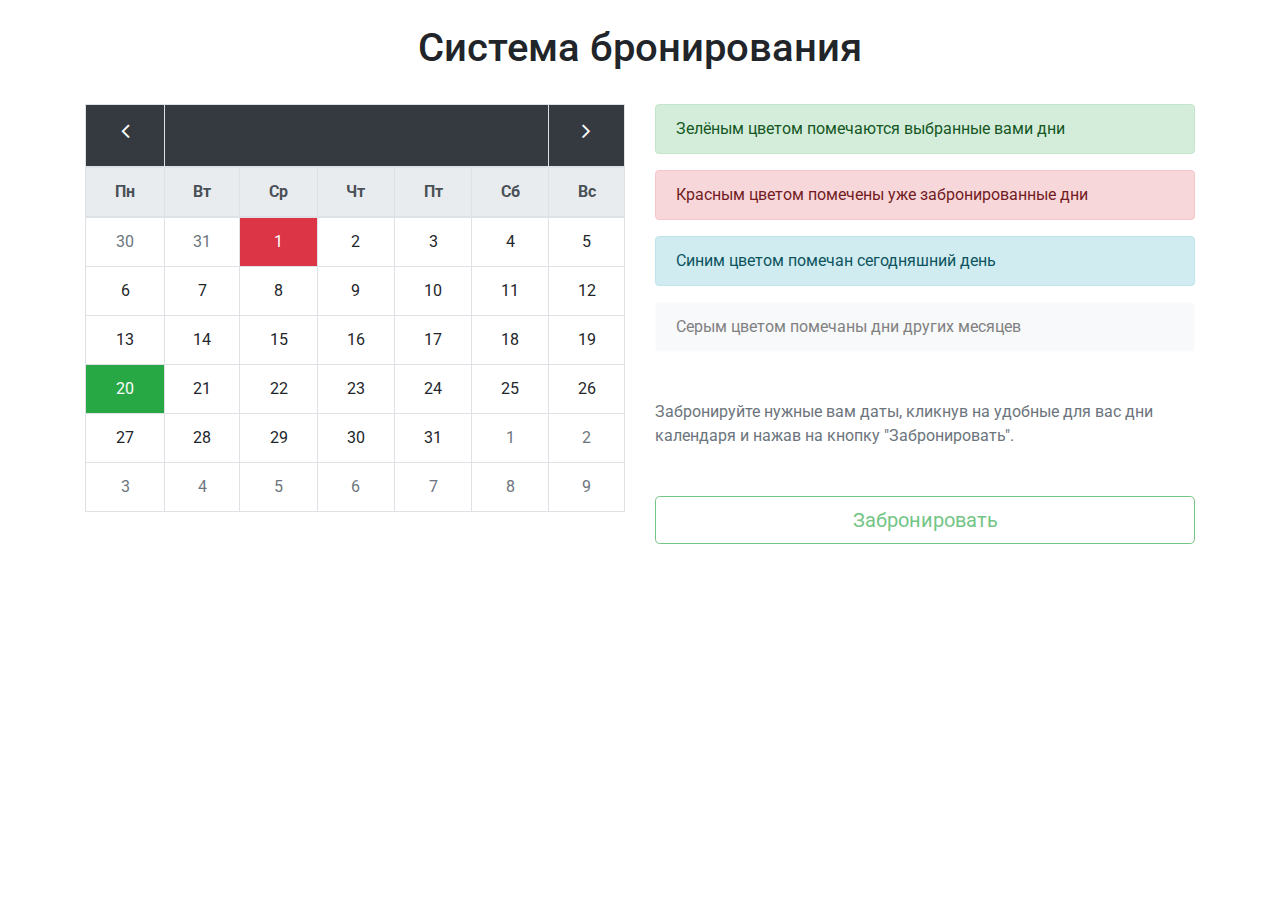
==== index-v2.html @ 6669acd9 "." ====
﻿<!doctype html>
<html lang="ru">
<head>

	<!-- Мета-теги -->

	<meta charset="utf-8">
	<meta name="viewport" content="width=device-width, initial-scale=1, shrink-to-fit=no">

	<!-- Bootstrap стили -->
	<link rel="stylesheet" href="css/bootstrap.min.css">

	<!-- Свои стили -->

	<link rel="stylesheet" type="text/css" href="css/font-awesome.min.css">
	<link rel="stylesheet" type="text/css" href="css/style.css">

	<!-- Заголовок страницы -->

	<title>Система бронирования</title>

</head>
<body>
    <div class="container">

    	<!-- Заголовок -->

    	<div class="row">
    		<div class="col">
    			<br>
				<h1 class="text-center">Система бронирования</h1>
				<br>
			</div><!-- end of .col -->
    	</div><!-- end of .row -->

    	<!-- Основной контент -->

		<div class="row">

			<!-- Отображение календаря -->

			<div class="col-md-6">
				<table id="calendar" class="table table-bordered rounded text-center">

					<!-- Заголовки таблицы -->

					<thead class="thead-light">
						<tr>
							<th id="prevMonth" class="bg-dark">
								<h4 class="text-white">
									<i class="fa fa-angle-left text-white"></i>
								</h4>
							</th>
							<th id="month-name" class="bg-dark" colspan="5">
								<!-- <h5 class="text-white">Август 2018</h5> -->
							</th>
							<th id="nextMonth" class="bg-dark">
								<h4 class="text-white">
									<i class="fa fa-angle-right text-white"></i>
								</h4>
							</th>
						</tr>
						<tr>
				      		<th scope="col">Пн</th>
					      	<th scope="col">Вт</th>
					      	<th scope="col">Ср</th>
					      	<th scope="col">Чт</th>
					      	<th scope="col">Пт</th>
					      	<th scope="col">Сб</th>
					      	<th scope="col">Вс</th>
				    	</tr>
				  	</thead>

				  	<!-- Тело таблицы -->

				  	<tbody>
				    	<tr>
					    	<td class="text-muted">30</td>
					    	<td class="text-muted">31</td>
					    	<td class="bg-danger text-white">1</td>
					    	<td>2</td>
					    	<td>3</td>
					    	<td>4</td>
					    	<td>5</td>
				    	</tr>
				    	<tr>
					    	<td>6</td>
					    	<td>7</td>
					    	<td>8</td>
					    	<td>9</td>
					    	<td>10</td>
					    	<td>11</td>
					    	<td>12</td>
				    	</tr>
				    	<tr>
					    	<td>13</td>
					    	<td>14</td>
					    	<td>15</td>
					    	<td>16</td>
					    	<td>17</td>
					    	<td>18</td>
					    	<td>19</td>
				    	</tr>
				    	<tr>
					    	<td class="bg-success text-white">20</td>
					    	<td>21</td>
					    	<td>22</td>
					    	<td>23</td>
					    	<td>24</td>
					    	<td>25</td>
					    	<td>26</td>
				    	</tr>
				    	<tr>
					    	<td>27</td>
					    	<td>28</td>
					    	<td>29</td>
					    	<td>30</td>
					    	<td>31</td>
					    	<td class="text-muted">1</td>
					    	<td class="text-muted">2</td>
				    	</tr>
				    	<tr>
					    	<td class="text-muted">3</td>
					    	<td class="text-muted">4</td>
					    	<td class="text-muted">5</td>
					    	<td class="text-muted">6</td>
					    	<td class="text-muted">7</td>
					    	<td class="text-muted">8</td>
					    	<td class="text-muted">9</td>
				    	</tr>
				  	</tbody>
				</table>
			</div><!-- end of .col-6 -->

			<!-- Отображение кнопки "Забронировать" и подсказок -->

			<div class="col-md-6">

				<!-- Подсказки -->

				<div class="alert alert-success" role="alert">Зелёным цветом помечаются выбранные вами дни</div>
				<div class="alert alert-danger " role="alert">Красным цветом помечены уже забронированные дни</div>
				<div class="alert alert-info " role="alert">Синим цветом помечан сегодняшний день</div>
				<div class="alert alert-light bg-light" role="alert">Серым цветом помечаны дни других месяцев</div>

				<!-- Небольшой текст со справкой -->

				<p class="text-muted my-5">Забронируйте нужные вам даты, кликнув на удобные для вас дни календаря и нажав на кнопку "Забронировать".</p>

				<!-- Кнопка "Забронировать" -->
				<form id="bookedForm" action="data.php" method="post">
					<input type="hidden" name="bookedDays" value="">
					<input type="hidden" name="selectedDays" value="">
					<button id="bookedButton" type="submit" class="btn btn-outline-success btn-lg btn-block mb-5" disabled>Забронировать</button>
				</form>
				

			</div><!-- end of .col-6 -->

		</div><!-- end of .row -->
	</div><!-- end of .container -->

	<!-- Область подключения скриптов -->

	<!-- Bootstrap -->

	<script src="js/jquery-3.3.1.min.js"></script>
	<script src="js/popper.min.js"></script>
	<script src="js/bootstrap.min.js"></script>

	<!-- Свои скрипты -->

	<script type="text/javascript" src="js/script-v2.js"></script>

</body>
</html>
---- css/style.css ----
﻿@import url('https://fonts.googleapis.com/css?family=Roboto');

body {
	font-family: 'Roboto', sans-serif;
}

.clickable:hover {
	background: #6c757d;
	color: white;
}
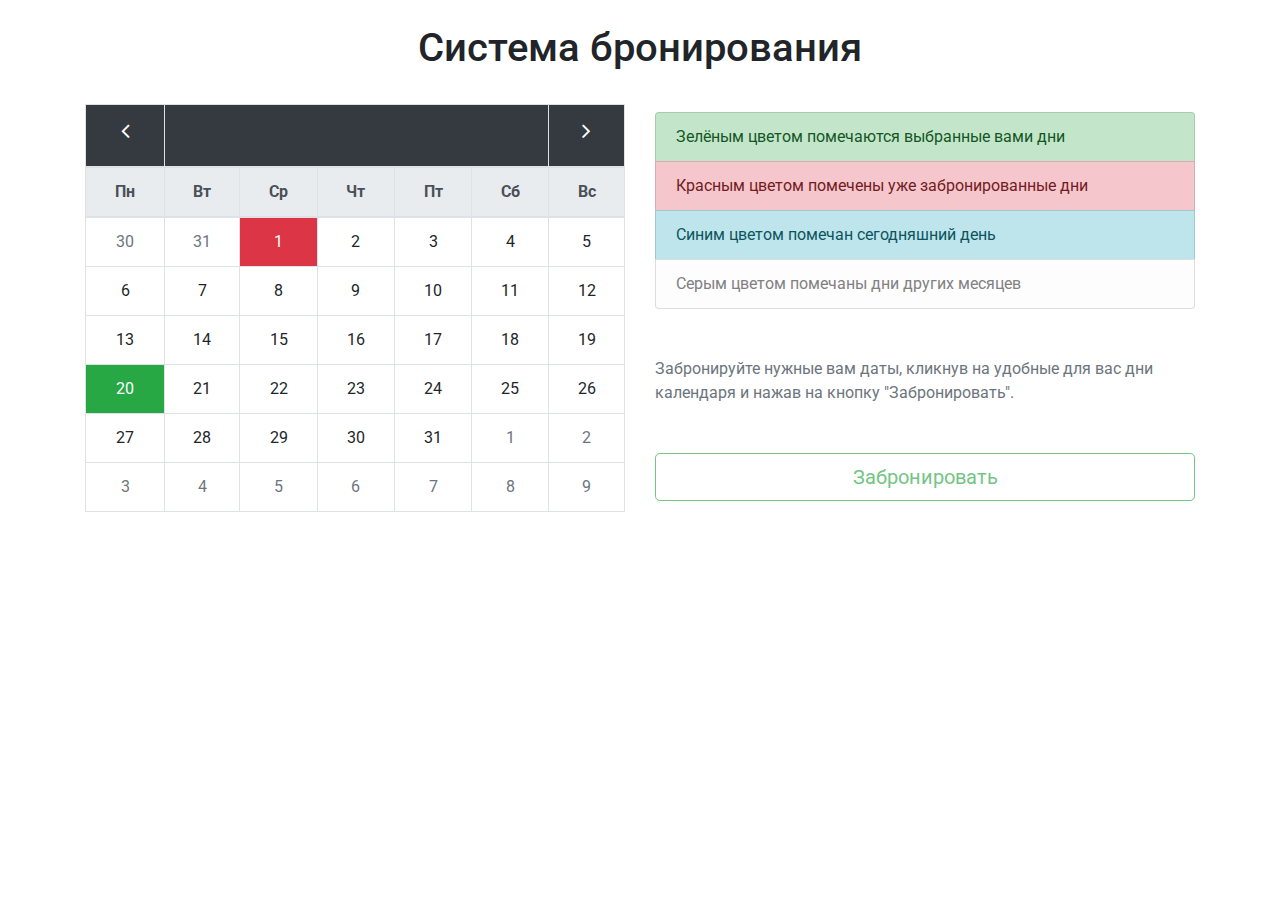
==== commit 3e639381: "." ====
--- a/index-v2.html
+++ b/index-v2.html
@@ -138,10 +138,12 @@
 
 				<!-- Подсказки -->
 
-				<div class="alert alert-success" role="alert">Зелёным цветом помечаются выбранные вами дни</div>
-				<div class="alert alert-danger " role="alert">Красным цветом помечены уже забронированные дни</div>
-				<div class="alert alert-info " role="alert">Синим цветом помечан сегодняшний день</div>
-				<div class="alert alert-light bg-light" role="alert">Серым цветом помечаны дни других месяцев</div>
+				<ul class="list-group mt-2">
+					<li class="list-group-item list-group-item-success">Зелёным цветом помечаются выбранные вами дни</li>
+					<li class="list-group-item list-group-item-danger">Красным цветом помечены уже забронированные дни</li>
+					<li class="list-group-item list-group-item-info">Синим цветом помечан сегодняшний день</li>
+					<li class="list-group-item list-group-item-light">Серым цветом помечаны дни других месяцев</li>
+				</ul>
 
 				<!-- Небольшой текст со справкой -->
 
